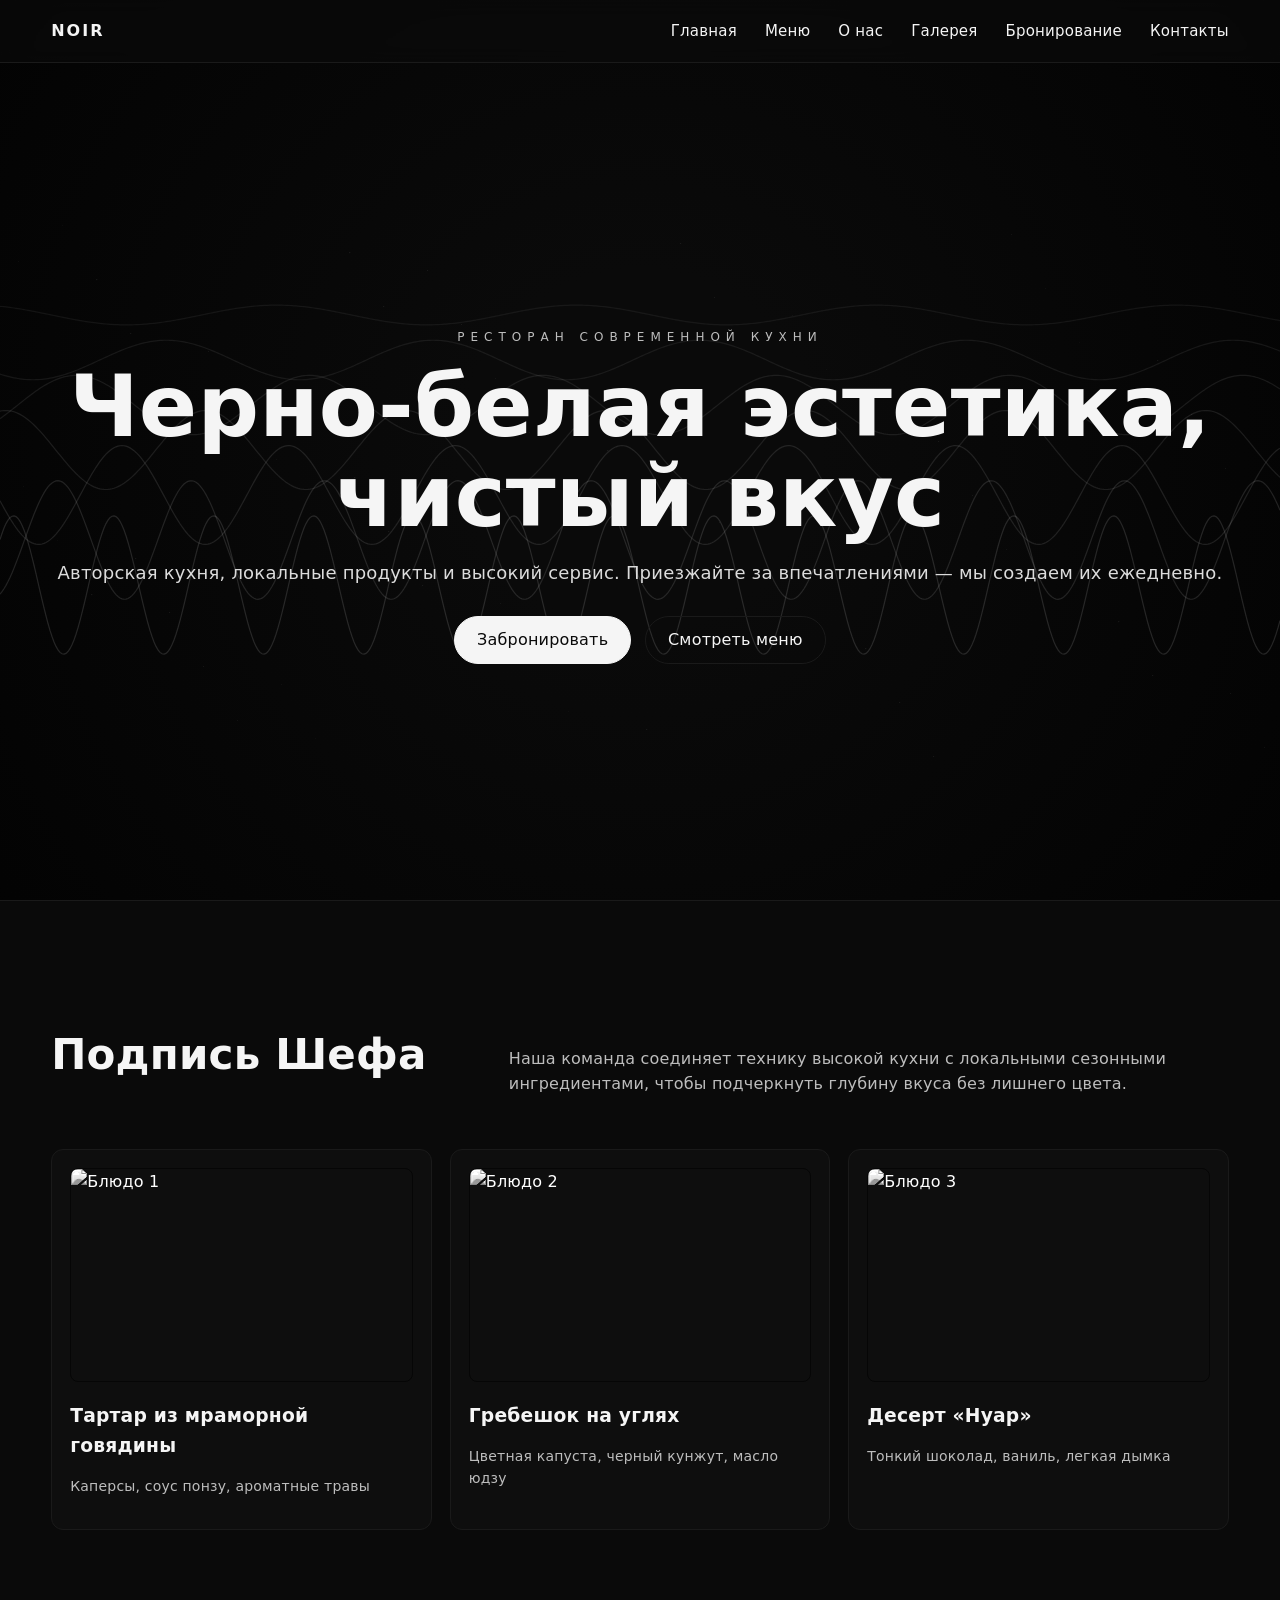
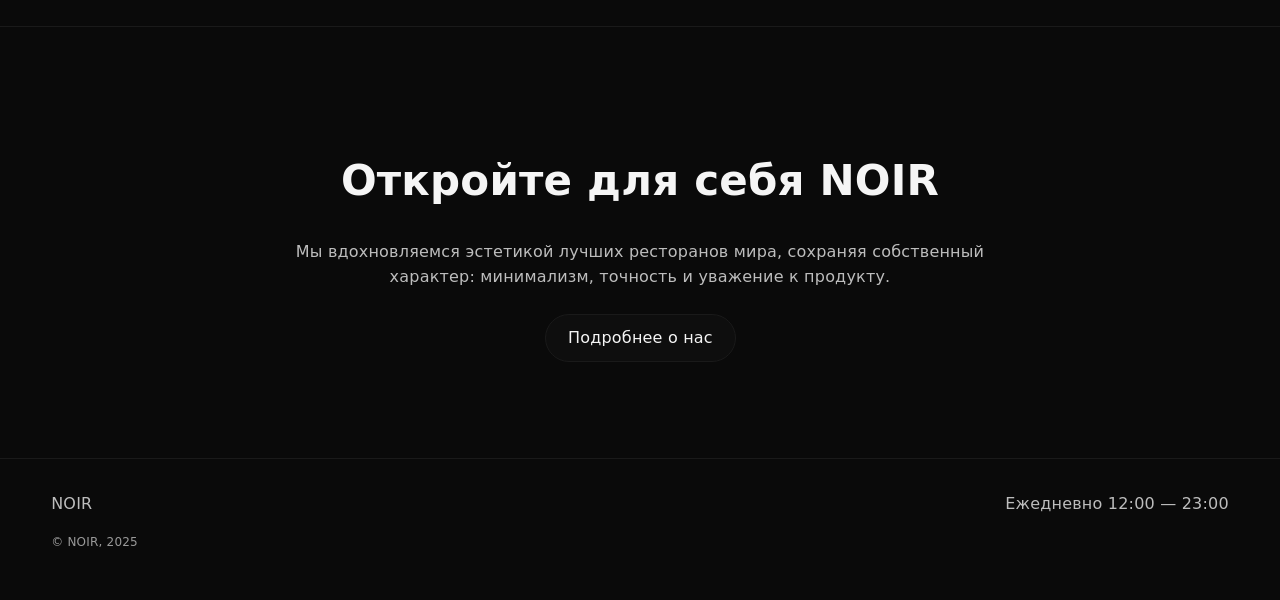
==== index.html @ d6ea8306 "Create restaurant website with responsive design and interactive features Co-authored-by: ilarion200" ====
<!doctype html>
<html lang="ru">
<head>
  <meta charset="utf-8" />
  <meta name="viewport" content="width=device-width, initial-scale=1" />
  <meta name="color-scheme" content="dark light" />
  <title>NOIR — Современный ресторан</title>
  <link rel="stylesheet" href="css/main.css" />
</head>
<body>
  <header class="header">
    <div class="container nav">
      <div class="nav__logo">NOIR</div>
      <nav class="nav__links" aria-label="Основная навигация">
        <a class="nav__link" href="index.html">Главная</a>
        <a class="nav__link" href="pages/menu.html">Меню</a>
        <a class="nav__link" href="pages/about.html">О нас</a>
        <a class="nav__link" href="pages/gallery.html">Галерея</a>
        <a class="nav__link" href="pages/reservations.html">Бронирование</a>
        <a class="nav__link" href="pages/contact.html">Контакты</a>
      </nav>
    </div>
  </header>

  <main>
    <section class="hero" id="home">
      <canvas class="hero__canvas" id="hero-canvas"></canvas>
      <div class="hero__overlay container">
        <p class="hero__kicker reveal">Ресторан современной кухни</p>
        <h1 class="hero__title reveal">Черно‑белая эстетика, чистый вкус</h1>
        <p class="hero__subtitle reveal">Авторская кухня, локальные продукты и высокий сервис.
          Приезжайте за впечатлениями — мы создаем их ежедневно.</p>
        <div class="hero__ctas reveal">
          <a class="btn btn--primary magnetic" href="pages/reservations.html">Забронировать</a>
          <a class="btn btn--ghost magnetic" href="pages/menu.html">Смотреть меню</a>
        </div>
      </div>
    </section>

    <section class="section">
      <div class="container">
        <div class="section__head">
          <h2 class="section__title reveal">Подпись Шефа</h2>
          <p class="section__desc reveal">Наша команда соединяет технику высокой кухни с локальными
            сезонными ингредиентами, чтобы подчеркнуть глубину вкуса без лишнего цвета.</p>
        </div>
        <div class="grid">
          <article class="card reveal">
            <div class="card__media"><img src="vitali-adutskevich-Fy4X_cp0dSk-unsplash.jpg" alt="Блюдо 1" loading="lazy"></div>
            <h3 class="card__title">Тартар из мраморной говядины</h3>
            <p class="card__text">Каперсы, соус понзу, ароматные травы</p>
          </article>
          <article class="card reveal">
            <div class="card__media"><img src="vitali-adutskevich-Fy4X_cp0dSk-unsplash.jpg" alt="Блюдо 2" loading="lazy"></div>
            <h3 class="card__title">Гребешок на углях</h3>
            <p class="card__text">Цветная капуста, черный кунжут, масло юдзу</p>
          </article>
          <article class="card reveal">
            <div class="card__media"><img src="vitali-adutskevich-Fy4X_cp0dSk-unsplash.jpg" alt="Блюдо 3" loading="lazy"></div>
            <h3 class="card__title">Десерт «Нуар»</h3>
            <p class="card__text">Тонкий шоколад, ваниль, легкая дымка</p>
          </article>
        </div>
      </div>
    </section>

    <section class="section">
      <div class="container center">
        <h2 class="section__title reveal">Откройте для себя NOIR</h2>
        <p class="section__desc reveal" style="margin: 0 auto">Мы вдохновляемся эстетикой лучших ресторанов мира,
          сохраняя собственный характер: минимализм, точность и уважение к продукту.</p>
        <div class="hero__ctas" style="margin-top: 24px;">
          <a class="btn magnetic" href="pages/about.html">Подробнее о нас</a>
        </div>
      </div>
    </section>
  </main>

  <footer class="footer">
    <div class="container">
      <div class="footer__top">
        <div>NOIR</div>
        <div class="muted">Ежедневно 12:00 — 23:00</div>
      </div>
      <div class="footer__bottom">© NOIR, 2025</div>
    </div>
  </footer>

  <script src="js/main.js"></script>
  <script src="js/scroll-animations.js"></script>
  <script src="js/ui.js"></script>
  <script src="js/canvas-hero.js"></script>
</body>
</html>
---- css/main.css ----
/* Root variables and base reset */
:root {
  --bg: #0a0a0a;
  --fg: #f5f5f5;
  --muted: #bdbdbd;
  --line: #1a1a1a;
  --accent: #ffffff;
}

* {
  box-sizing: border-box;
}

html, body {
  padding: 0;
  margin: 0;
  background: var(--bg);
  color: var(--fg);
  font-family: system-ui, -apple-system, Segoe UI, Roboto, Helvetica, Arial, "Apple Color Emoji", "Segoe UI Emoji";
  line-height: 1.6;
  letter-spacing: 0.2px;
}

img, picture, video, canvas {
  display: block;
  max-width: 100%;
}

a {
  color: inherit;
  text-decoration: none;
}

.container {
  width: min(1200px, 92%);
  margin: 0 auto;
}

/* Header */
.header {
  position: fixed;
  top: 0;
  left: 0;
  right: 0;
  z-index: 1000;
  backdrop-filter: blur(10px);
  background: color-mix(in srgb, var(--bg) 70%, transparent);
  border-bottom: 1px solid var(--line);
}
.header.scrolled {
  background: color-mix(in srgb, var(--bg) 92%, black 8%);
}

.nav {
  display: flex;
  align-items: center;
  justify-content: space-between;
  padding: 18px 0;
}
.nav__logo {
  font-weight: 700;
  letter-spacing: 2px;
  text-transform: uppercase;
}
.nav__links {
  display: flex;
  gap: 28px;
}
.nav__link {
  position: relative;
  font-size: 15px;
}
.nav__link::after {
  content: "";
  position: absolute;
  left: 0;
  bottom: -6px;
  width: 100%;
  height: 1px;
  background: var(--fg);
  transform: scaleX(0);
  transform-origin: left;
  transition: transform 320ms ease;
}
.nav__link:hover::after, .nav__link:focus-visible::after {
  transform: scaleX(1);
}

/* Hero */
.hero {
  position: relative;
  min-height: 100vh;
  display: grid;
  place-items: center;
  overflow: hidden;
}
.hero__canvas {
  position: absolute;
  inset: 0;
  width: 100%;
  height: 100%;
}
.hero__overlay {
  position: relative;
  z-index: 2;
  text-align: center;
  padding: 120px 0 40px;
}
.hero__kicker {
  text-transform: uppercase;
  letter-spacing: 6px;
  color: var(--muted);
  font-size: 12px;
}
.hero__title {
  margin: 14px 0 18px;
  font-size: clamp(36px, 8vw, 86px);
  font-weight: 800;
  line-height: 1.05;
}
.hero__subtitle {
  color: #dcdcdc;
  font-size: clamp(14px, 2.5vw, 18px);
}
.hero__ctas {
  margin-top: 28px;
  display: flex;
  gap: 14px;
  justify-content: center;
}

/* Buttons */
.btn {
  --size: 48px;
  display: inline-grid;
  place-items: center;
  height: var(--size);
  padding: 0 22px;
  border-radius: 999px;
  border: 1px solid var(--line);
  background: #0e0e0e;
  color: var(--fg);
  transition: transform 180ms ease, background 220ms ease, border-color 220ms ease;
  will-change: transform;
}
.btn:hover { background: #151515; border-color: #2a2a2a; }
.btn:active { transform: scale(0.98); }
.btn--primary { background: var(--fg); color: var(--bg); border-color: var(--fg); }
.btn--ghost { background: transparent; }

/* Sections */
.section {
  padding: 96px 0;
  border-top: 1px solid var(--line);
}
.section__head {
  display: flex;
  align-items: end;
  justify-content: space-between;
  margin-bottom: 36px;
}
.section__title {
  font-size: clamp(24px, 5vw, 42px);
  line-height: 1.1;
}
.section__desc {
  color: var(--muted);
  max-width: 720px;
}

.grid {
  display: grid;
  grid-template-columns: repeat(12, 1fr);
  gap: 18px;
}
.card {
  grid-column: span 4;
  border: 1px solid var(--line);
  padding: 18px;
  border-radius: 12px;
  background: #0e0e0e;
  transition: transform 220ms ease, box-shadow 220ms ease;
}
.card:hover {
  transform: translateY(-3px);
  box-shadow: 0 10px 30px rgba(0,0,0,0.35);
}
.card__media {
  aspect-ratio: 16/10;
  border-radius: 8px;
  overflow: hidden;
  border: 1px solid var(--line);
  margin-bottom: 12px;
  filter: grayscale(100%) contrast(120%);
}
.card__media img { width: 100%; height: 100%; object-fit: cover; }
.card__title { font-weight: 700; margin-bottom: 6px; }
.card__text { color: var(--muted); font-size: 14px; }

/* Footer */
.footer {
  border-top: 1px solid var(--line);
  padding: 32px 0 48px;
  color: var(--muted);
}
.footer__top { display: flex; justify-content: space-between; align-items: center; margin-bottom: 16px; }
.footer__bottom { font-size: 12px; opacity: 0.8; }

/* Reveal animations */
.reveal { opacity: 0; transform: translateY(18px); transition: opacity 600ms ease, transform 700ms cubic-bezier(.2,.7,.2,1); }
.reveal.is-visible { opacity: 1; transform: translateY(0); }

/* Utility */
.magnetic { position: relative; }
.muted { color: var(--muted); }
.center { text-align: center; }

/* Menu page */
.menu-section { border-top: 1px solid var(--line); padding: 48px 0; }
.menu-grid { display: grid; grid-template-columns: repeat(2, minmax(0, 1fr)); gap: 28px; }
.menu-item { display: flex; justify-content: space-between; gap: 16px; border-bottom: 1px dashed #222; padding: 14px 0; }
.menu-item__name { font-weight: 600; }
.menu-item__desc { color: var(--muted); font-size: 14px; }
.menu-item__price { color: var(--fg); }

/* Gallery */
.gallery-grid { display: grid; grid-template-columns: repeat(3, 1fr); gap: 12px; }
.gallery-grid img { width: 100%; height: 100%; object-fit: cover; filter: grayscale(100%) contrast(110%); transition: transform 300ms ease, filter 300ms ease; }
.gallery-grid a { display: block; border: 1px solid var(--line); overflow: hidden; border-radius: 10px; }
.gallery-grid a:hover img { transform: scale(1.04); filter: grayscale(0%) contrast(100%); }

/* Contact */
.contact-grid { display: grid; grid-template-columns: repeat(12, 1fr); gap: 18px; }
.contact-card { grid-column: span 6; border: 1px solid var(--line); border-radius: 12px; padding: 20px; background: #0e0e0e; }

/* Reservations form */
.form { display: grid; gap: 14px; }
.input {
  width: 100%;
  background: #0f0f0f;
  color: var(--fg);
  border: 1px solid var(--line);
  border-radius: 10px;
  padding: 14px 12px;
}
.input:focus { outline: none; border-color: #2a2a2a; }
.input-row { display: grid; grid-template-columns: repeat(3, 1fr); gap: 12px; }

/* Responsive */
@media (max-width: 980px) {
  .grid .card { grid-column: span 6; }
  .menu-grid { grid-template-columns: 1fr; }
  .gallery-grid { grid-template-columns: repeat(2, 1fr); }
  .contact-card { grid-column: span 12; }
}
@media (max-width: 640px) {
  .nav__links { gap: 16px; }
  .hero__ctas { flex-direction: column; }
  .gallery-grid { grid-template-columns: 1fr; }
  .input-row { grid-template-columns: 1fr; }
}
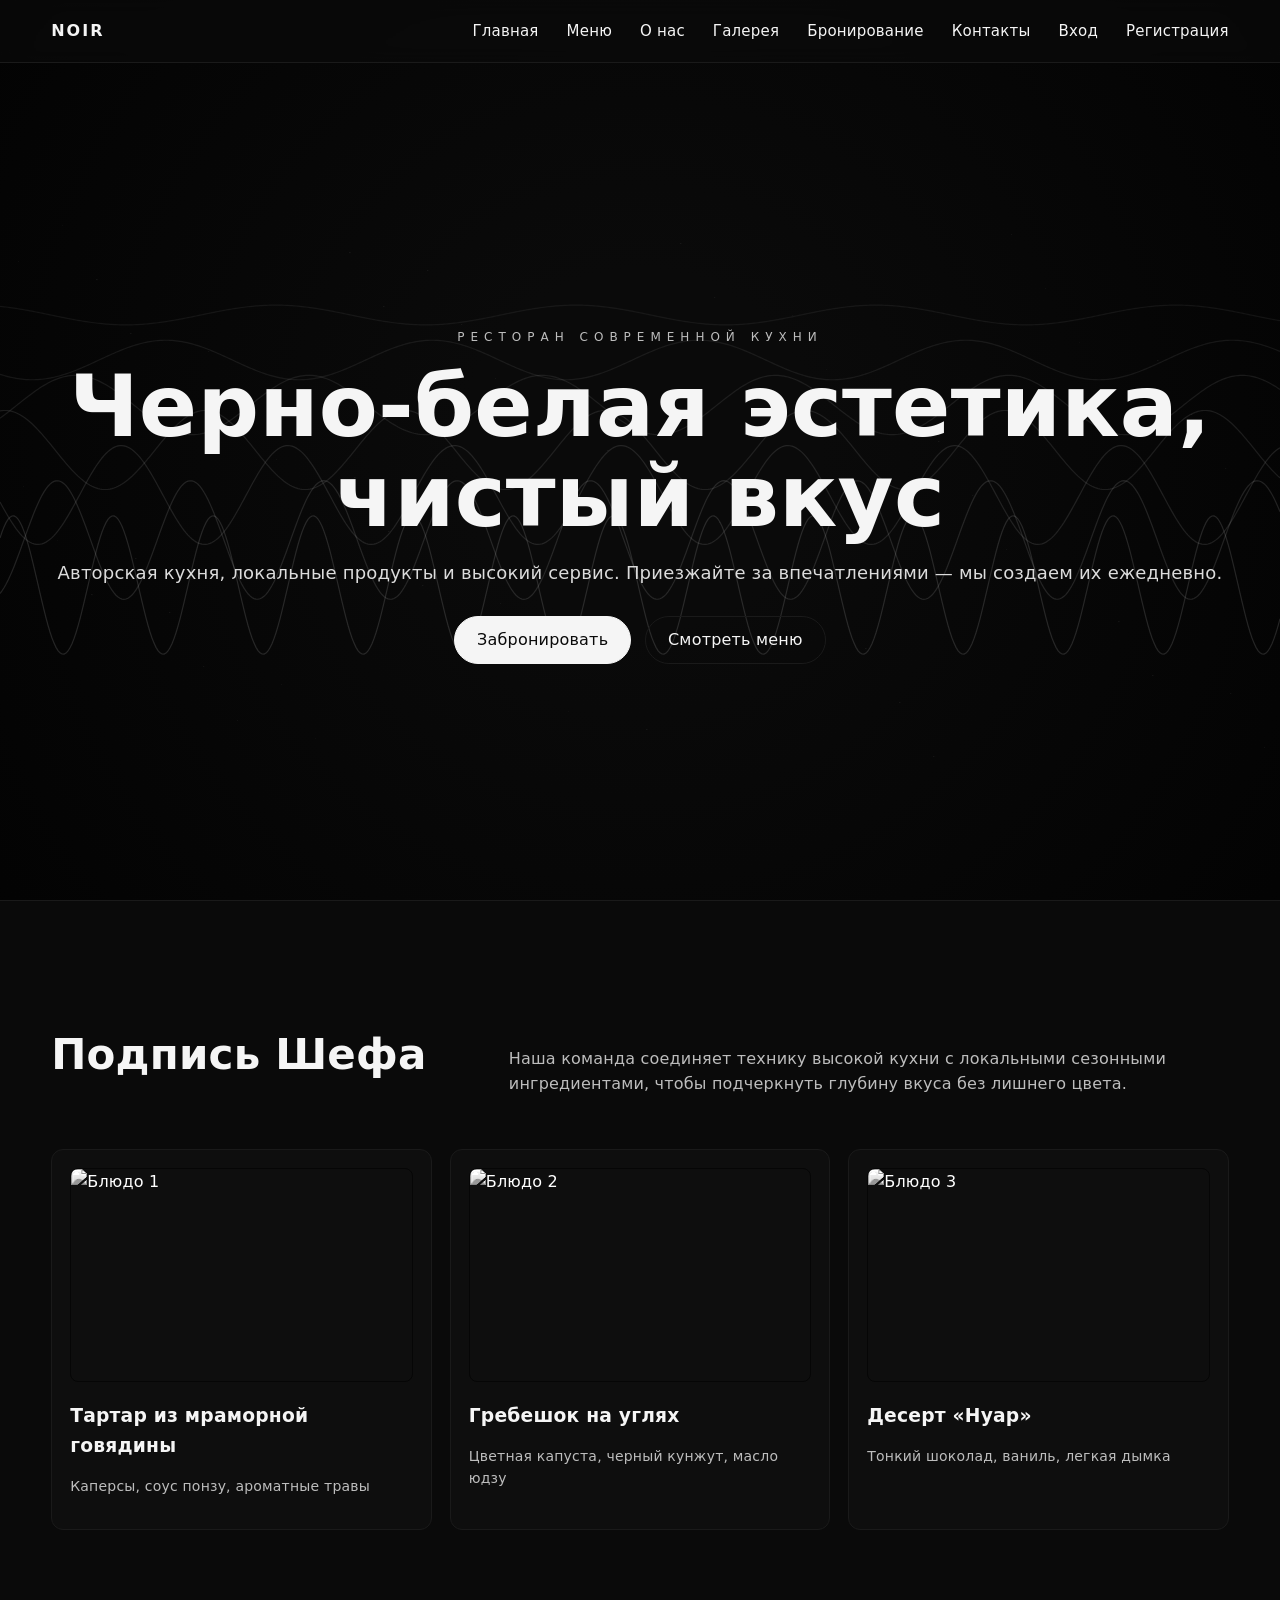
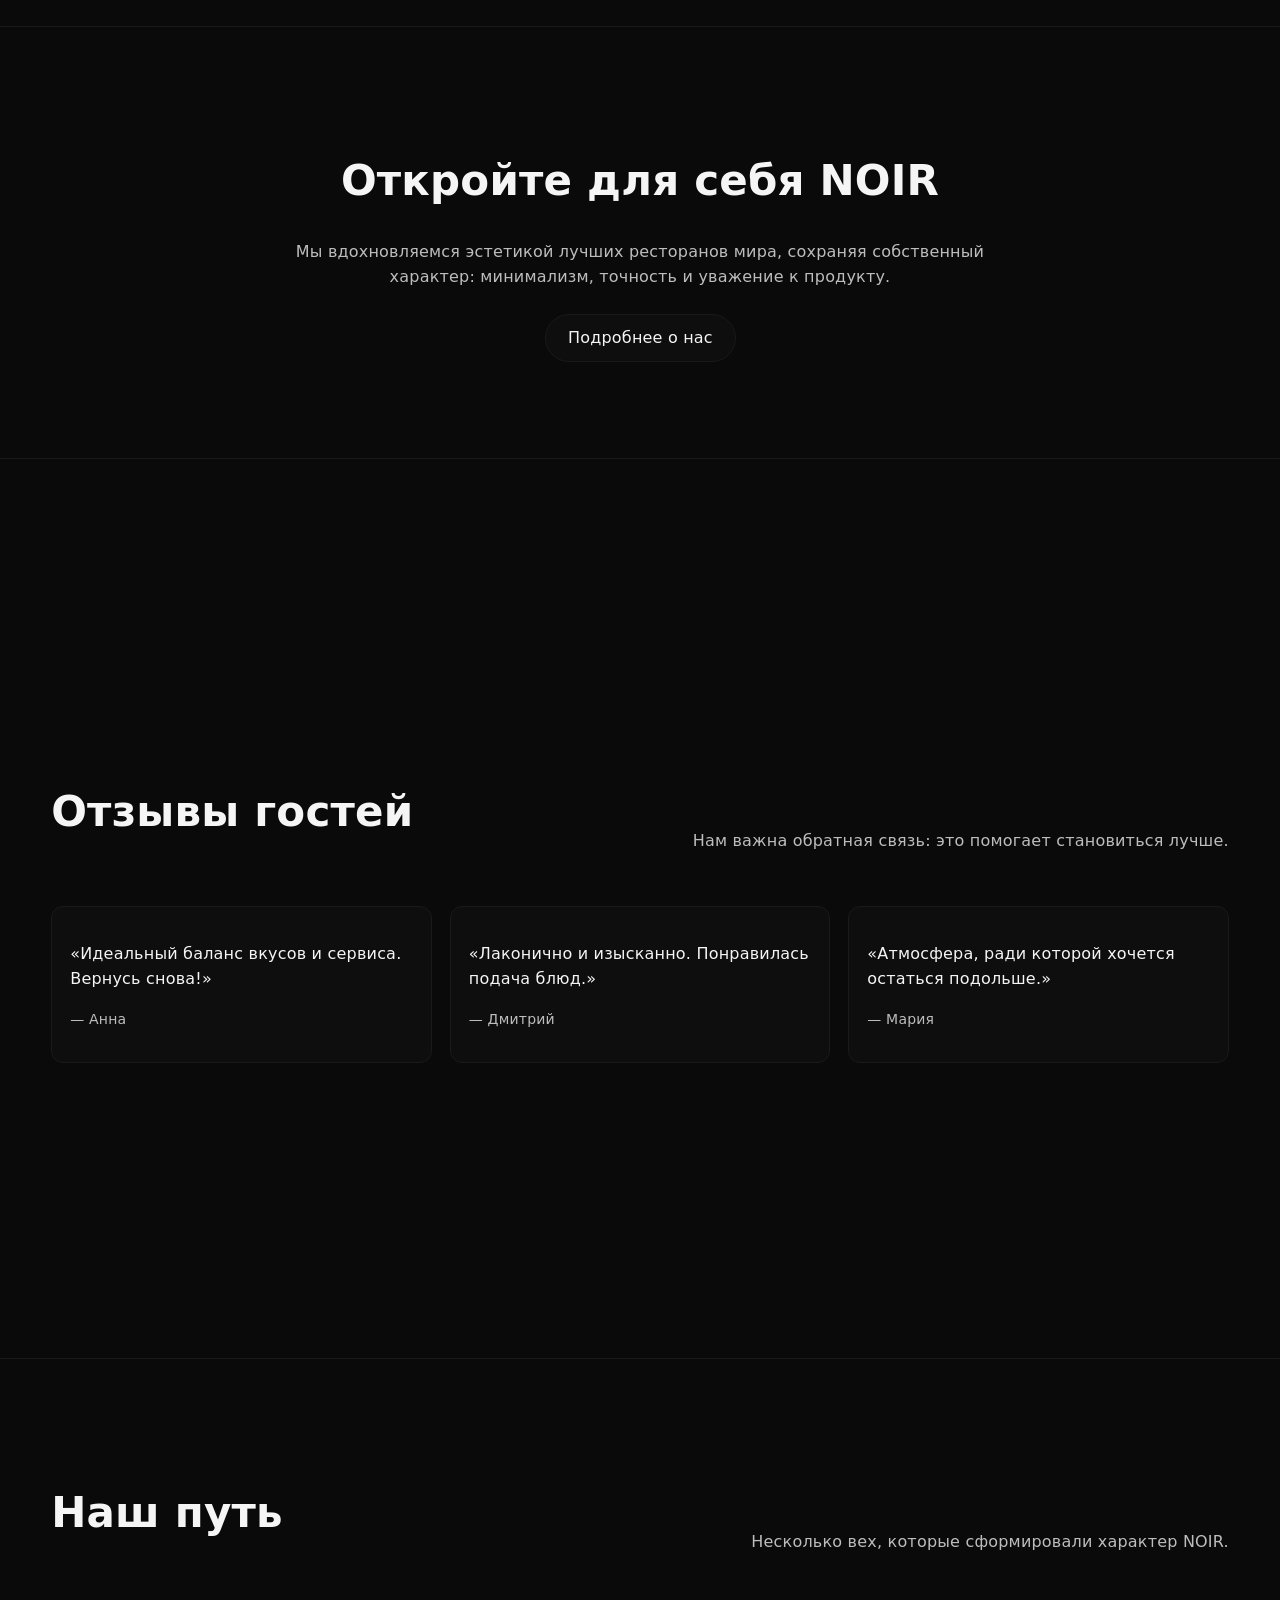
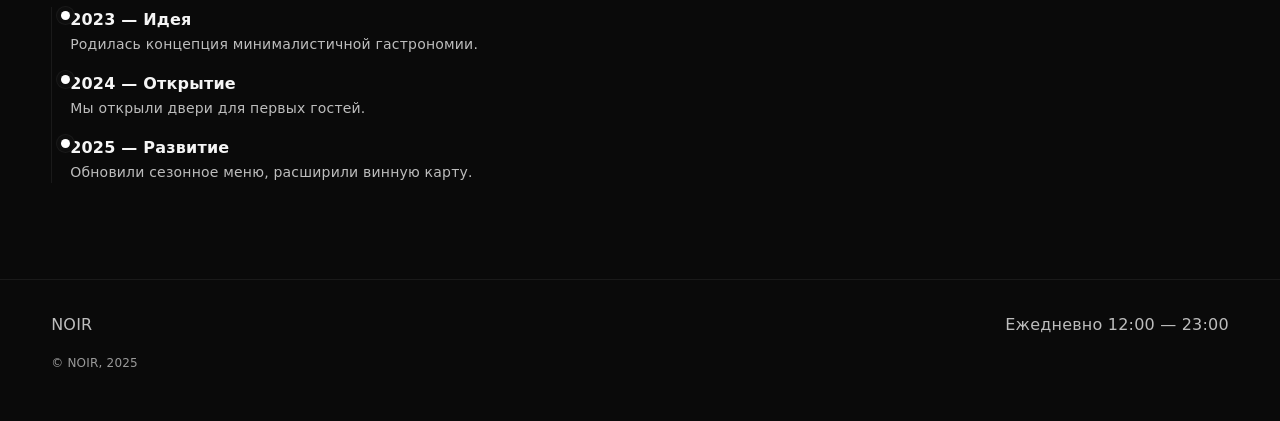
==== commit bf8a3ce3: "Add PHP backend with user auth, reservations, and admin features Co-authored-by: ilarion200072 <ilar" ====
--- a/index.html
+++ b/index.html
@@ -18,6 +18,8 @@
         <a class="nav__link" href="pages/gallery.html">Галерея</a>
         <a class="nav__link" href="pages/reservations.html">Бронирование</a>
         <a class="nav__link" href="pages/contact.html">Контакты</a>
+        <a class="nav__link" href="pages/login.php">Вход</a>
+        <a class="nav__link" href="pages/register.php">Регистрация</a>
       </nav>
     </div>
   </header>
@@ -74,6 +76,52 @@
         </div>
       </div>
     </section>
+
+    <section class="section full-section">
+      <div class="container">
+        <div class="section__head">
+          <h2 class="section__title reveal">Отзывы гостей</h2>
+          <p class="section__desc reveal">Нам важна обратная связь: это помогает становиться лучше.</p>
+        </div>
+        <div class="quotes">
+          <div class="quote reveal">
+            <p class="quote__text">«Идеальный баланс вкусов и сервиса. Вернусь снова!»</p>
+            <p class="quote__who">— Анна</p>
+          </div>
+          <div class="quote reveal">
+            <p class="quote__text">«Лаконично и изысканно. Понравилась подача блюд.»</p>
+            <p class="quote__who">— Дмитрий</p>
+          </div>
+          <div class="quote reveal">
+            <p class="quote__text">«Атмосфера, ради которой хочется остаться подольше.»</p>
+            <p class="quote__who">— Мария</p>
+          </div>
+        </div>
+      </div>
+    </section>
+
+    <section class="section">
+      <div class="container">
+        <div class="section__head">
+          <h2 class="section__title reveal">Наш путь</h2>
+          <p class="section__desc reveal">Несколько вех, которые сформировали характер NOIR.</p>
+        </div>
+        <div class="timeline">
+          <div class="timeline__item reveal">
+            <div class="timeline__title">2023 — Идея</div>
+            <div class="timeline__desc">Родилась концепция минималистичной гастрономии.</div>
+          </div>
+          <div class="timeline__item reveal">
+            <div class="timeline__title">2024 — Открытие</div>
+            <div class="timeline__desc">Мы открыли двери для первых гостей.</div>
+          </div>
+          <div class="timeline__item reveal">
+            <div class="timeline__title">2025 — Развитие</div>
+            <div class="timeline__desc">Обновили сезонное меню, расширили винную карту.</div>
+          </div>
+        </div>
+      </div>
+    </section>
   </main>
 
   <footer class="footer">
--- a/css/main.css
+++ b/css/main.css
@@ -258,4 +258,25 @@
   .hero__ctas { flex-direction: column; }
   .gallery-grid { grid-template-columns: 1fr; }
   .input-row { grid-template-columns: 1fr; }
+}
+
+/* Page min-height helpers */
+main { min-height: 100vh; }
+.full-section { min-height: 100vh; display: flex; align-items: center; }
+
+/* Testimonials */
+.quotes { display: grid; gap: 18px; grid-template-columns: repeat(3, 1fr); }
+.quote { border: 1px solid var(--line); border-radius: 12px; padding: 18px; background: #0e0e0e; }
+.quote__text { font-size: 16px; }
+.quote__who { margin-top: 12px; color: var(--muted); font-size: 14px; }
+
+/* Timeline */
+.timeline { border-left: 1px solid var(--line); padding-left: 18px; display: grid; gap: 16px; }
+.timeline__item { position: relative; }
+.timeline__item::before { content: ""; position: absolute; left: -9px; top: 4px; width: 9px; height: 9px; border-radius: 50%; background: #fff; box-shadow: 0 0 0 4px #0e0e0e, 0 0 0 5px #1a1a1a; }
+.timeline__title { font-weight: 700; }
+.timeline__desc { color: var(--muted); font-size: 14px; }
+
+@media (max-width: 980px) {
+  .quotes { grid-template-columns: 1fr; }
 }
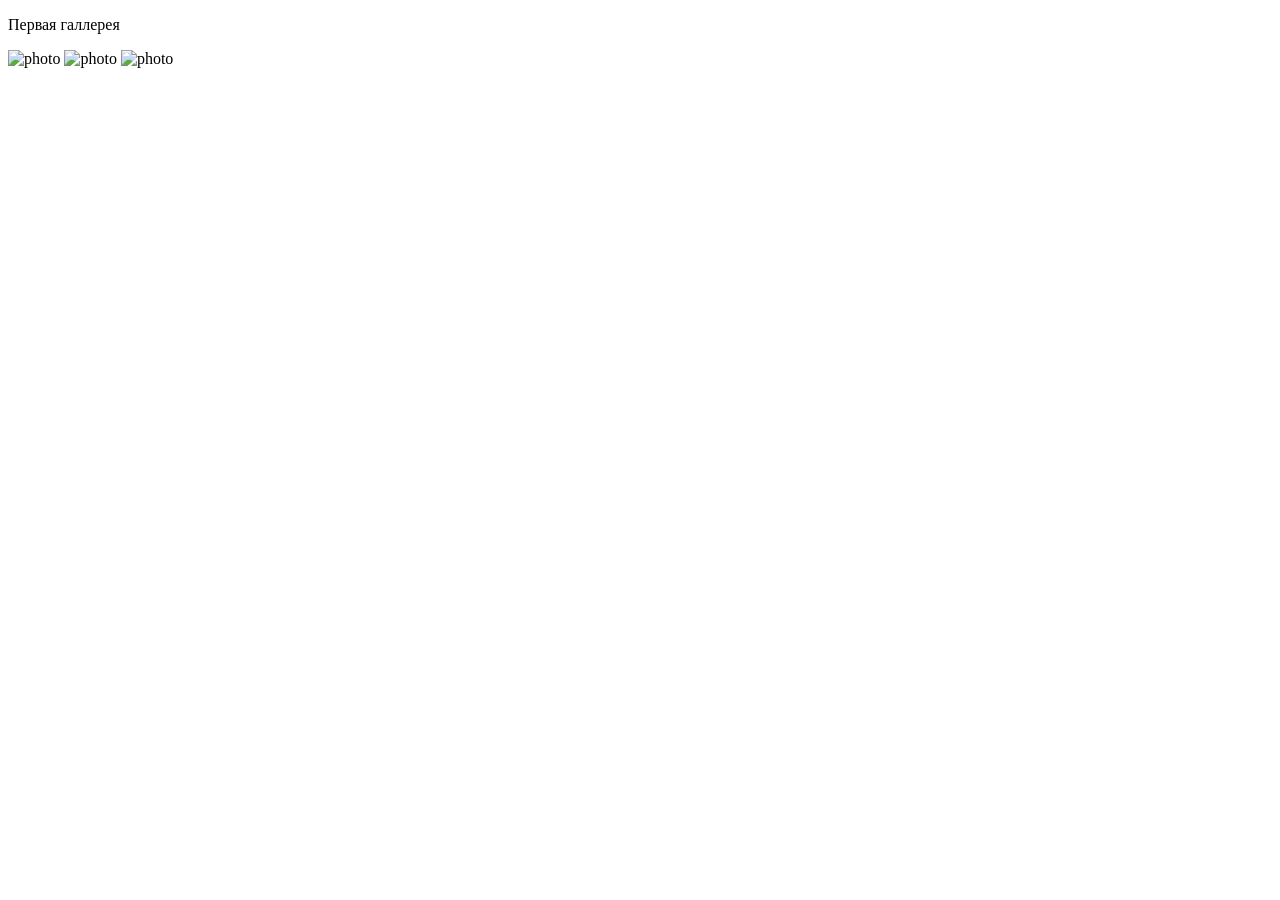
==== commit 3ce93c51: "Revert "Create restaurant website with modern animations"" ====
--- a/index.html
+++ b/index.html
@@ -1,142 +1,19 @@
-<!doctype html>
+<!DOCTYPE html>
 <html lang="ru">
 <head>
-  <meta charset="utf-8" />
-  <meta name="viewport" content="width=device-width, initial-scale=1" />
-  <meta name="color-scheme" content="dark light" />
-  <title>NOIR — Современный ресторан</title>
-  <link rel="stylesheet" href="css/main.css" />
+    <meta charset="UTF-8">
+    <meta name="viewport" content="width=device-width, initial-scale=1.0">
+    <title>Gallery</title>
+    <link rel="stylesheet" href="css/style.css">
 </head>
 <body>
-  <header class="header">
-    <div class="container nav">
-      <div class="nav__logo">NOIR</div>
-      <nav class="nav__links" aria-label="Основная навигация">
-        <a class="nav__link" href="index.html">Главная</a>
-        <a class="nav__link" href="pages/menu.html">Меню</a>
-        <a class="nav__link" href="pages/about.html">О нас</a>
-        <a class="nav__link" href="pages/gallery.html">Галерея</a>
-        <a class="nav__link" href="pages/reservations.html">Бронирование</a>
-        <a class="nav__link" href="pages/contact.html">Контакты</a>
-        <a class="nav__link" href="pages/login.php">Вход</a>
-        <a class="nav__link" href="pages/register.php">Регистрация</a>
-      </nav>
+    <div class="container">
+        <p class="gallery-name">Первая галлерея</p>
+        <div class="gallery">
+            <img class="gallery__item" src="img/vitali-adutskevich-Fy4X_cp0dSk-unsplash.jpg" alt="photo">
+            <img class="gallery__item" src="img/vitali-adutskevich-Fy4X_cp0dSk-unsplash.jpg" alt="photo">
+            <img class="gallery__item" src="img/vitali-adutskevich-Fy4X_cp0dSk-unsplash.jpg" alt="photo">
+        </div>
     </div>
-  </header>
-
-  <main>
-    <section class="hero" id="home">
-      <canvas class="hero__canvas" id="hero-canvas"></canvas>
-      <div class="hero__overlay container">
-        <p class="hero__kicker reveal">Ресторан современной кухни</p>
-        <h1 class="hero__title reveal">Черно‑белая эстетика, чистый вкус</h1>
-        <p class="hero__subtitle reveal">Авторская кухня, локальные продукты и высокий сервис.
-          Приезжайте за впечатлениями — мы создаем их ежедневно.</p>
-        <div class="hero__ctas reveal">
-          <a class="btn btn--primary magnetic" href="pages/reservations.html">Забронировать</a>
-          <a class="btn btn--ghost magnetic" href="pages/menu.html">Смотреть меню</a>
-        </div>
-      </div>
-    </section>
-
-    <section class="section">
-      <div class="container">
-        <div class="section__head">
-          <h2 class="section__title reveal">Подпись Шефа</h2>
-          <p class="section__desc reveal">Наша команда соединяет технику высокой кухни с локальными
-            сезонными ингредиентами, чтобы подчеркнуть глубину вкуса без лишнего цвета.</p>
-        </div>
-        <div class="grid">
-          <article class="card reveal">
-            <div class="card__media"><img src="vitali-adutskevich-Fy4X_cp0dSk-unsplash.jpg" alt="Блюдо 1" loading="lazy"></div>
-            <h3 class="card__title">Тартар из мраморной говядины</h3>
-            <p class="card__text">Каперсы, соус понзу, ароматные травы</p>
-          </article>
-          <article class="card reveal">
-            <div class="card__media"><img src="vitali-adutskevich-Fy4X_cp0dSk-unsplash.jpg" alt="Блюдо 2" loading="lazy"></div>
-            <h3 class="card__title">Гребешок на углях</h3>
-            <p class="card__text">Цветная капуста, черный кунжут, масло юдзу</p>
-          </article>
-          <article class="card reveal">
-            <div class="card__media"><img src="vitali-adutskevich-Fy4X_cp0dSk-unsplash.jpg" alt="Блюдо 3" loading="lazy"></div>
-            <h3 class="card__title">Десерт «Нуар»</h3>
-            <p class="card__text">Тонкий шоколад, ваниль, легкая дымка</p>
-          </article>
-        </div>
-      </div>
-    </section>
-
-    <section class="section">
-      <div class="container center">
-        <h2 class="section__title reveal">Откройте для себя NOIR</h2>
-        <p class="section__desc reveal" style="margin: 0 auto">Мы вдохновляемся эстетикой лучших ресторанов мира,
-          сохраняя собственный характер: минимализм, точность и уважение к продукту.</p>
-        <div class="hero__ctas" style="margin-top: 24px;">
-          <a class="btn magnetic" href="pages/about.html">Подробнее о нас</a>
-        </div>
-      </div>
-    </section>
-
-    <section class="section full-section">
-      <div class="container">
-        <div class="section__head">
-          <h2 class="section__title reveal">Отзывы гостей</h2>
-          <p class="section__desc reveal">Нам важна обратная связь: это помогает становиться лучше.</p>
-        </div>
-        <div class="quotes">
-          <div class="quote reveal">
-            <p class="quote__text">«Идеальный баланс вкусов и сервиса. Вернусь снова!»</p>
-            <p class="quote__who">— Анна</p>
-          </div>
-          <div class="quote reveal">
-            <p class="quote__text">«Лаконично и изысканно. Понравилась подача блюд.»</p>
-            <p class="quote__who">— Дмитрий</p>
-          </div>
-          <div class="quote reveal">
-            <p class="quote__text">«Атмосфера, ради которой хочется остаться подольше.»</p>
-            <p class="quote__who">— Мария</p>
-          </div>
-        </div>
-      </div>
-    </section>
-
-    <section class="section">
-      <div class="container">
-        <div class="section__head">
-          <h2 class="section__title reveal">Наш путь</h2>
-          <p class="section__desc reveal">Несколько вех, которые сформировали характер NOIR.</p>
-        </div>
-        <div class="timeline">
-          <div class="timeline__item reveal">
-            <div class="timeline__title">2023 — Идея</div>
-            <div class="timeline__desc">Родилась концепция минималистичной гастрономии.</div>
-          </div>
-          <div class="timeline__item reveal">
-            <div class="timeline__title">2024 — Открытие</div>
-            <div class="timeline__desc">Мы открыли двери для первых гостей.</div>
-          </div>
-          <div class="timeline__item reveal">
-            <div class="timeline__title">2025 — Развитие</div>
-            <div class="timeline__desc">Обновили сезонное меню, расширили винную карту.</div>
-          </div>
-        </div>
-      </div>
-    </section>
-  </main>
-
-  <footer class="footer">
-    <div class="container">
-      <div class="footer__top">
-        <div>NOIR</div>
-        <div class="muted">Ежедневно 12:00 — 23:00</div>
-      </div>
-      <div class="footer__bottom">© NOIR, 2025</div>
-    </div>
-  </footer>
-
-  <script src="js/main.js"></script>
-  <script src="js/scroll-animations.js"></script>
-  <script src="js/ui.js"></script>
-  <script src="js/canvas-hero.js"></script>
 </body>
 </html>
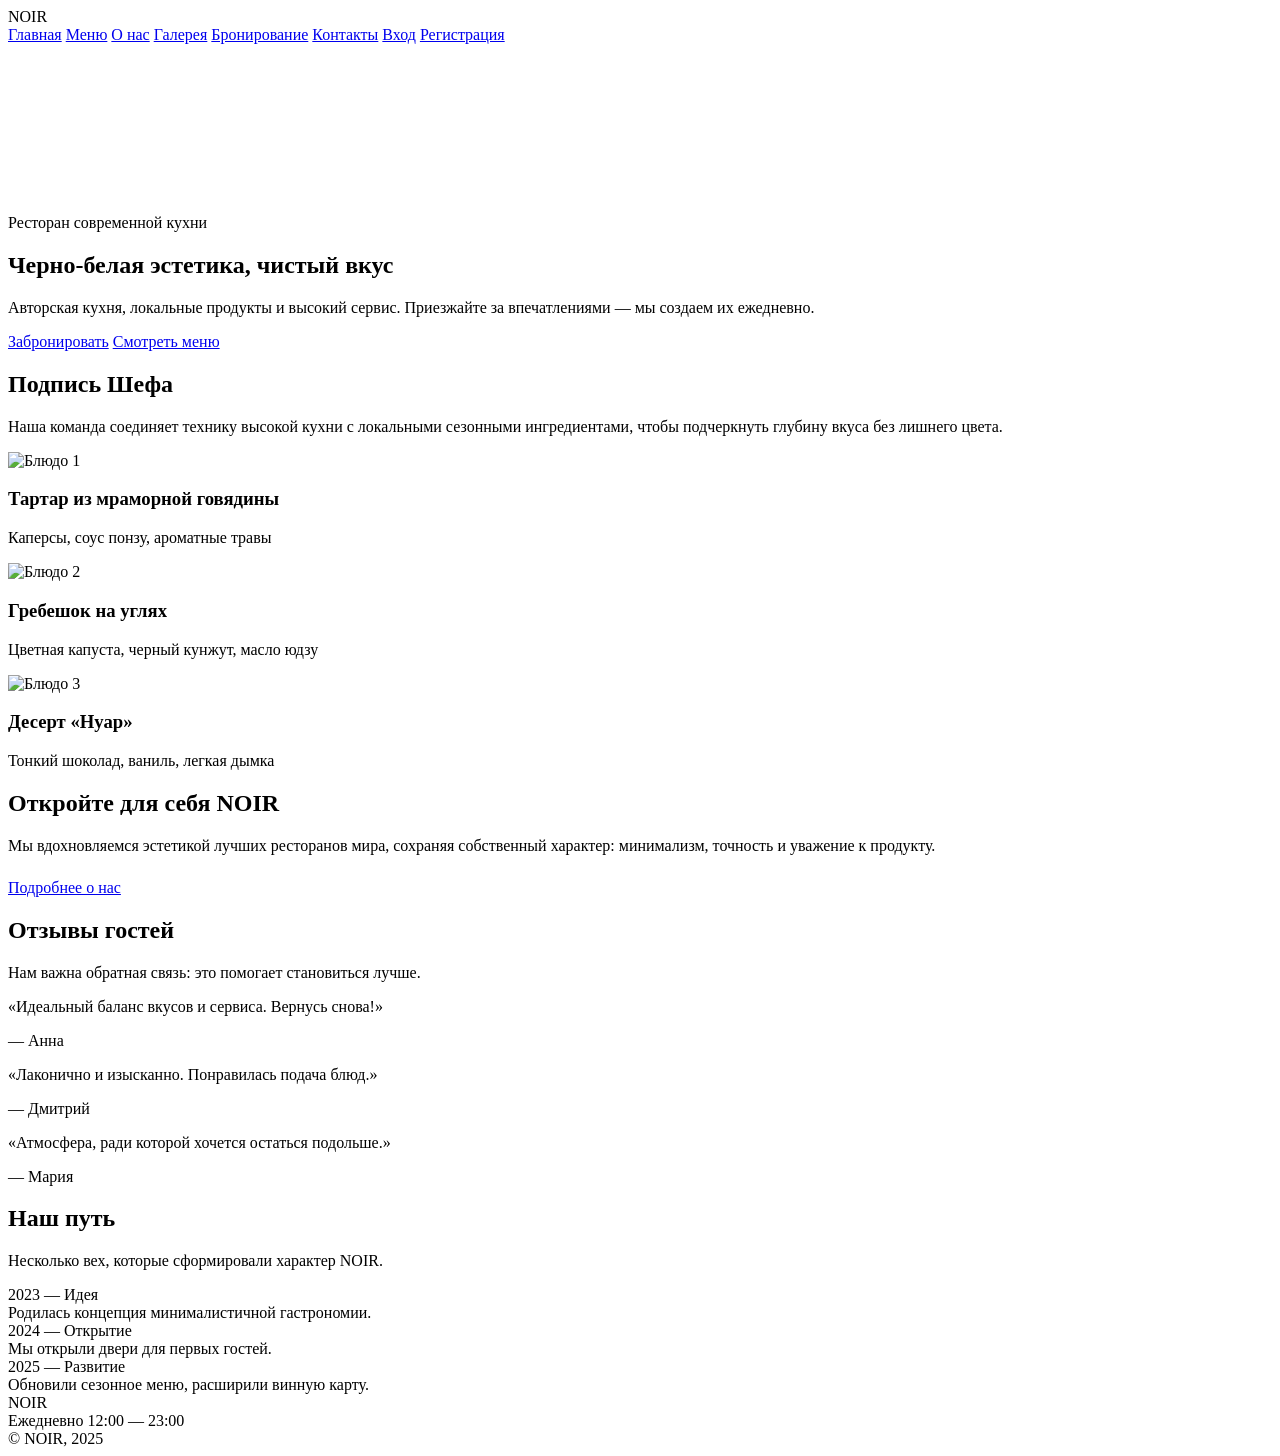
==== commit f4e48d26: "Convert menu page from HTML to PHP and update navigation links Co-authored-by: ilarion200072 <ilario" ====
--- a/index.html
+++ b/index.html
@@ -1,19 +1,142 @@
-<!DOCTYPE html>
+<!doctype html>
 <html lang="ru">
 <head>
-    <meta charset="UTF-8">
-    <meta name="viewport" content="width=device-width, initial-scale=1.0">
-    <title>Gallery</title>
-    <link rel="stylesheet" href="css/style.css">
+  <meta charset="utf-8" />
+  <meta name="viewport" content="width=device-width, initial-scale=1" />
+  <meta name="color-scheme" content="dark light" />
+  <title>NOIR — Современный ресторан</title>
+  <link rel="stylesheet" href="css/main.css" />
 </head>
 <body>
+  <header class="header">
+    <div class="container nav">
+      <div class="nav__logo">NOIR</div>
+      <nav class="nav__links" aria-label="Основная навигация">
+        <a class="nav__link" href="index.html">Главная</a>
+        <a class="nav__link" href="pages/menu.php">Меню</a>
+        <a class="nav__link" href="pages/about.html">О нас</a>
+        <a class="nav__link" href="pages/gallery.html">Галерея</a>
+        <a class="nav__link" href="pages/reservations.html">Бронирование</a>
+        <a class="nav__link" href="pages/contact.html">Контакты</a>
+        <a class="nav__link" href="pages/login.php">Вход</a>
+        <a class="nav__link" href="pages/register.php">Регистрация</a>
+      </nav>
+    </div>
+  </header>
+
+  <main>
+    <section class="hero" id="home">
+      <canvas class="hero__canvas" id="hero-canvas"></canvas>
+      <div class="hero__overlay container">
+        <p class="hero__kicker reveal">Ресторан современной кухни</p>
+        <h1 class="hero__title reveal">Черно‑белая эстетика, чистый вкус</h1>
+        <p class="hero__subtitle reveal">Авторская кухня, локальные продукты и высокий сервис.
+          Приезжайте за впечатлениями — мы создаем их ежедневно.</p>
+        <div class="hero__ctas reveal">
+          <a class="btn btn--primary magnetic" href="pages/reservations.html">Забронировать</a>
+          <a class="btn btn--ghost magnetic" href="pages/menu.php">Смотреть меню</a>
+        </div>
+      </div>
+    </section>
+
+    <section class="section">
+      <div class="container">
+        <div class="section__head">
+          <h2 class="section__title reveal">Подпись Шефа</h2>
+          <p class="section__desc reveal">Наша команда соединяет технику высокой кухни с локальными
+            сезонными ингредиентами, чтобы подчеркнуть глубину вкуса без лишнего цвета.</p>
+        </div>
+        <div class="grid">
+          <article class="card reveal">
+            <div class="card__media"><img src="vitali-adutskevich-Fy4X_cp0dSk-unsplash.jpg" alt="Блюдо 1" loading="lazy"></div>
+            <h3 class="card__title">Тартар из мраморной говядины</h3>
+            <p class="card__text">Каперсы, соус понзу, ароматные травы</p>
+          </article>
+          <article class="card reveal">
+            <div class="card__media"><img src="vitali-adutskevich-Fy4X_cp0dSk-unsplash.jpg" alt="Блюдо 2" loading="lazy"></div>
+            <h3 class="card__title">Гребешок на углях</h3>
+            <p class="card__text">Цветная капуста, черный кунжут, масло юдзу</p>
+          </article>
+          <article class="card reveal">
+            <div class="card__media"><img src="vitali-adutskevich-Fy4X_cp0dSk-unsplash.jpg" alt="Блюдо 3" loading="lazy"></div>
+            <h3 class="card__title">Десерт «Нуар»</h3>
+            <p class="card__text">Тонкий шоколад, ваниль, легкая дымка</p>
+          </article>
+        </div>
+      </div>
+    </section>
+
+    <section class="section">
+      <div class="container center">
+        <h2 class="section__title reveal">Откройте для себя NOIR</h2>
+        <p class="section__desc reveal" style="margin: 0 auto">Мы вдохновляемся эстетикой лучших ресторанов мира,
+          сохраняя собственный характер: минимализм, точность и уважение к продукту.</p>
+        <div class="hero__ctas" style="margin-top: 24px;">
+          <a class="btn magnetic" href="pages/about.html">Подробнее о нас</a>
+        </div>
+      </div>
+    </section>
+
+    <section class="section full-section">
+      <div class="container">
+        <div class="section__head">
+          <h2 class="section__title reveal">Отзывы гостей</h2>
+          <p class="section__desc reveal">Нам важна обратная связь: это помогает становиться лучше.</p>
+        </div>
+        <div class="quotes">
+          <div class="quote reveal">
+            <p class="quote__text">«Идеальный баланс вкусов и сервиса. Вернусь снова!»</p>
+            <p class="quote__who">— Анна</p>
+          </div>
+          <div class="quote reveal">
+            <p class="quote__text">«Лаконично и изысканно. Понравилась подача блюд.»</p>
+            <p class="quote__who">— Дмитрий</p>
+          </div>
+          <div class="quote reveal">
+            <p class="quote__text">«Атмосфера, ради которой хочется остаться подольше.»</p>
+            <p class="quote__who">— Мария</p>
+          </div>
+        </div>
+      </div>
+    </section>
+
+    <section class="section">
+      <div class="container">
+        <div class="section__head">
+          <h2 class="section__title reveal">Наш путь</h2>
+          <p class="section__desc reveal">Несколько вех, которые сформировали характер NOIR.</p>
+        </div>
+        <div class="timeline">
+          <div class="timeline__item reveal">
+            <div class="timeline__title">2023 — Идея</div>
+            <div class="timeline__desc">Родилась концепция минималистичной гастрономии.</div>
+          </div>
+          <div class="timeline__item reveal">
+            <div class="timeline__title">2024 — Открытие</div>
+            <div class="timeline__desc">Мы открыли двери для первых гостей.</div>
+          </div>
+          <div class="timeline__item reveal">
+            <div class="timeline__title">2025 — Развитие</div>
+            <div class="timeline__desc">Обновили сезонное меню, расширили винную карту.</div>
+          </div>
+        </div>
+      </div>
+    </section>
+  </main>
+
+  <footer class="footer">
     <div class="container">
-        <p class="gallery-name">Первая галлерея</p>
-        <div class="gallery">
-            <img class="gallery__item" src="img/vitali-adutskevich-Fy4X_cp0dSk-unsplash.jpg" alt="photo">
-            <img class="gallery__item" src="img/vitali-adutskevich-Fy4X_cp0dSk-unsplash.jpg" alt="photo">
-            <img class="gallery__item" src="img/vitali-adutskevich-Fy4X_cp0dSk-unsplash.jpg" alt="photo">
-        </div>
+      <div class="footer__top">
+        <div>NOIR</div>
+        <div class="muted">Ежедневно 12:00 — 23:00</div>
+      </div>
+      <div class="footer__bottom">© NOIR, 2025</div>
     </div>
+  </footer>
+
+  <script src="js/main.js"></script>
+  <script src="js/scroll-animations.js"></script>
+  <script src="js/ui.js"></script>
+  <script src="js/canvas-hero.js"></script>
 </body>
 </html>
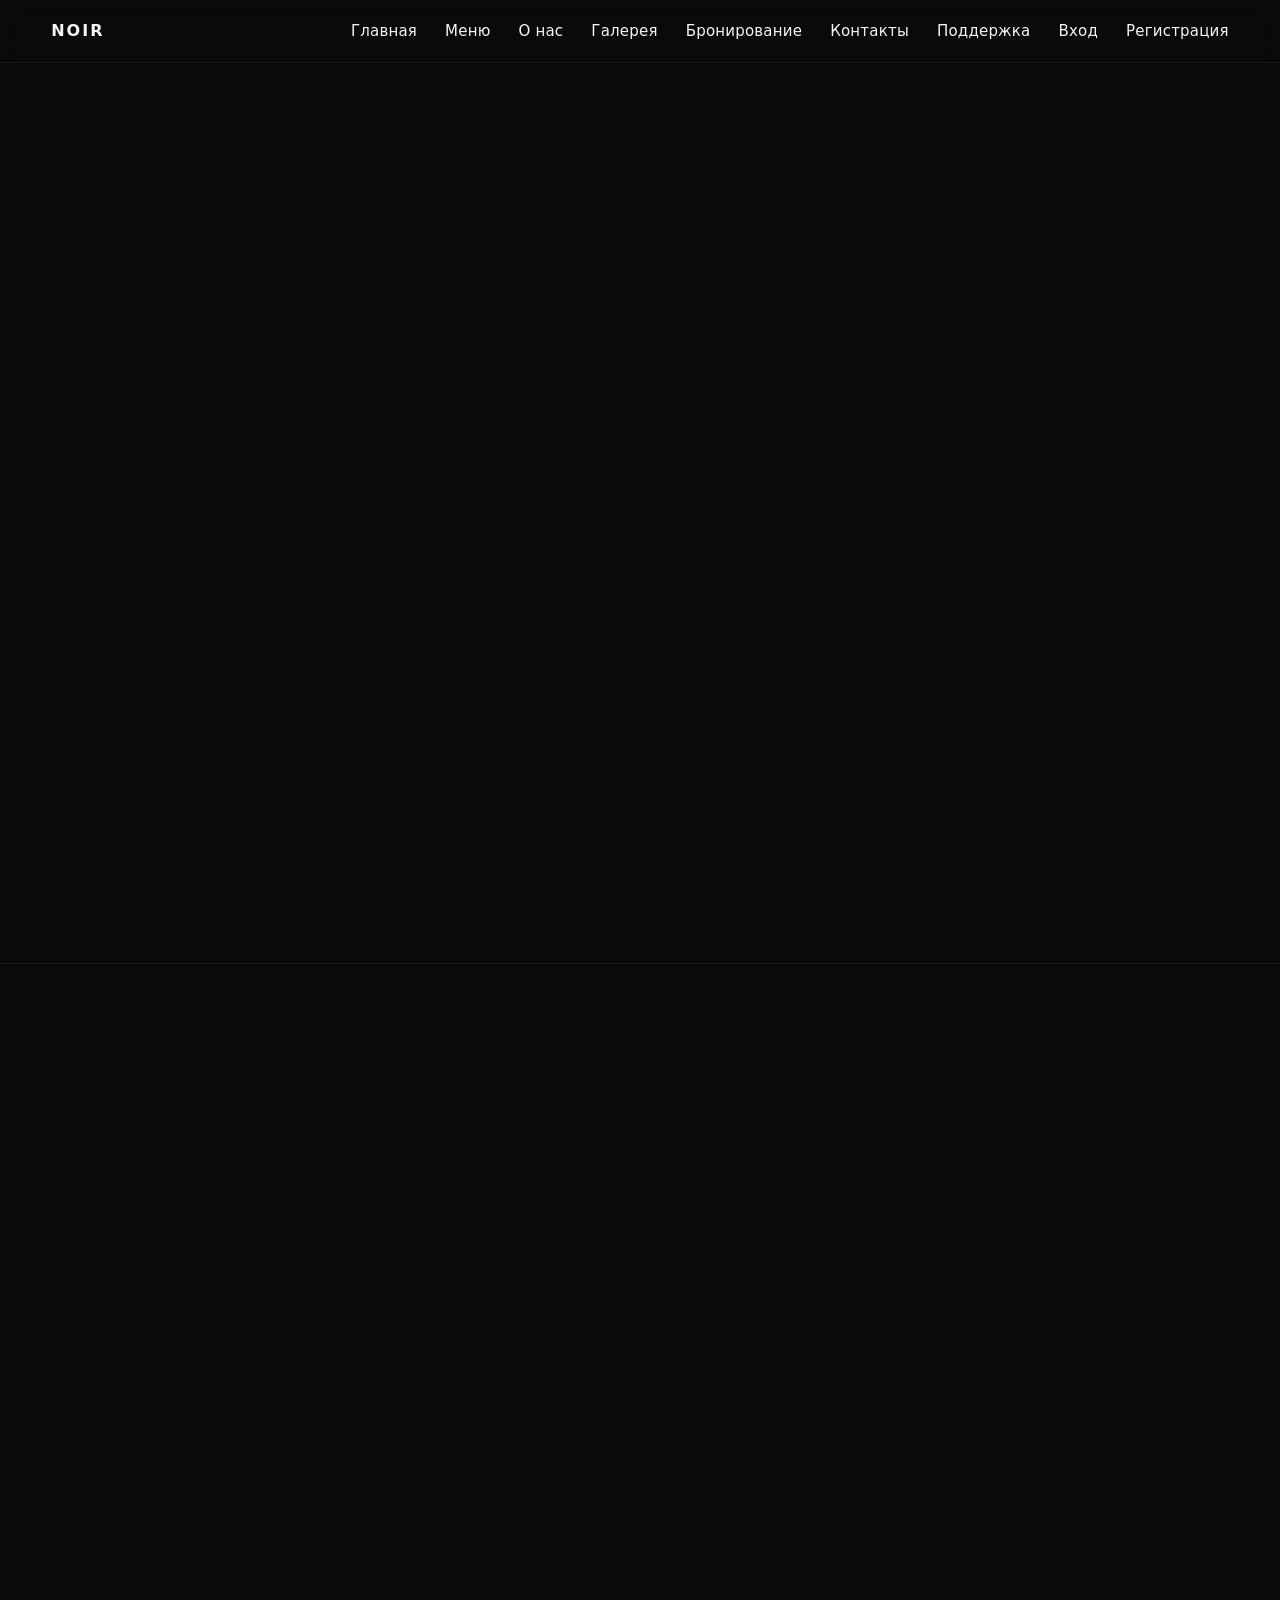
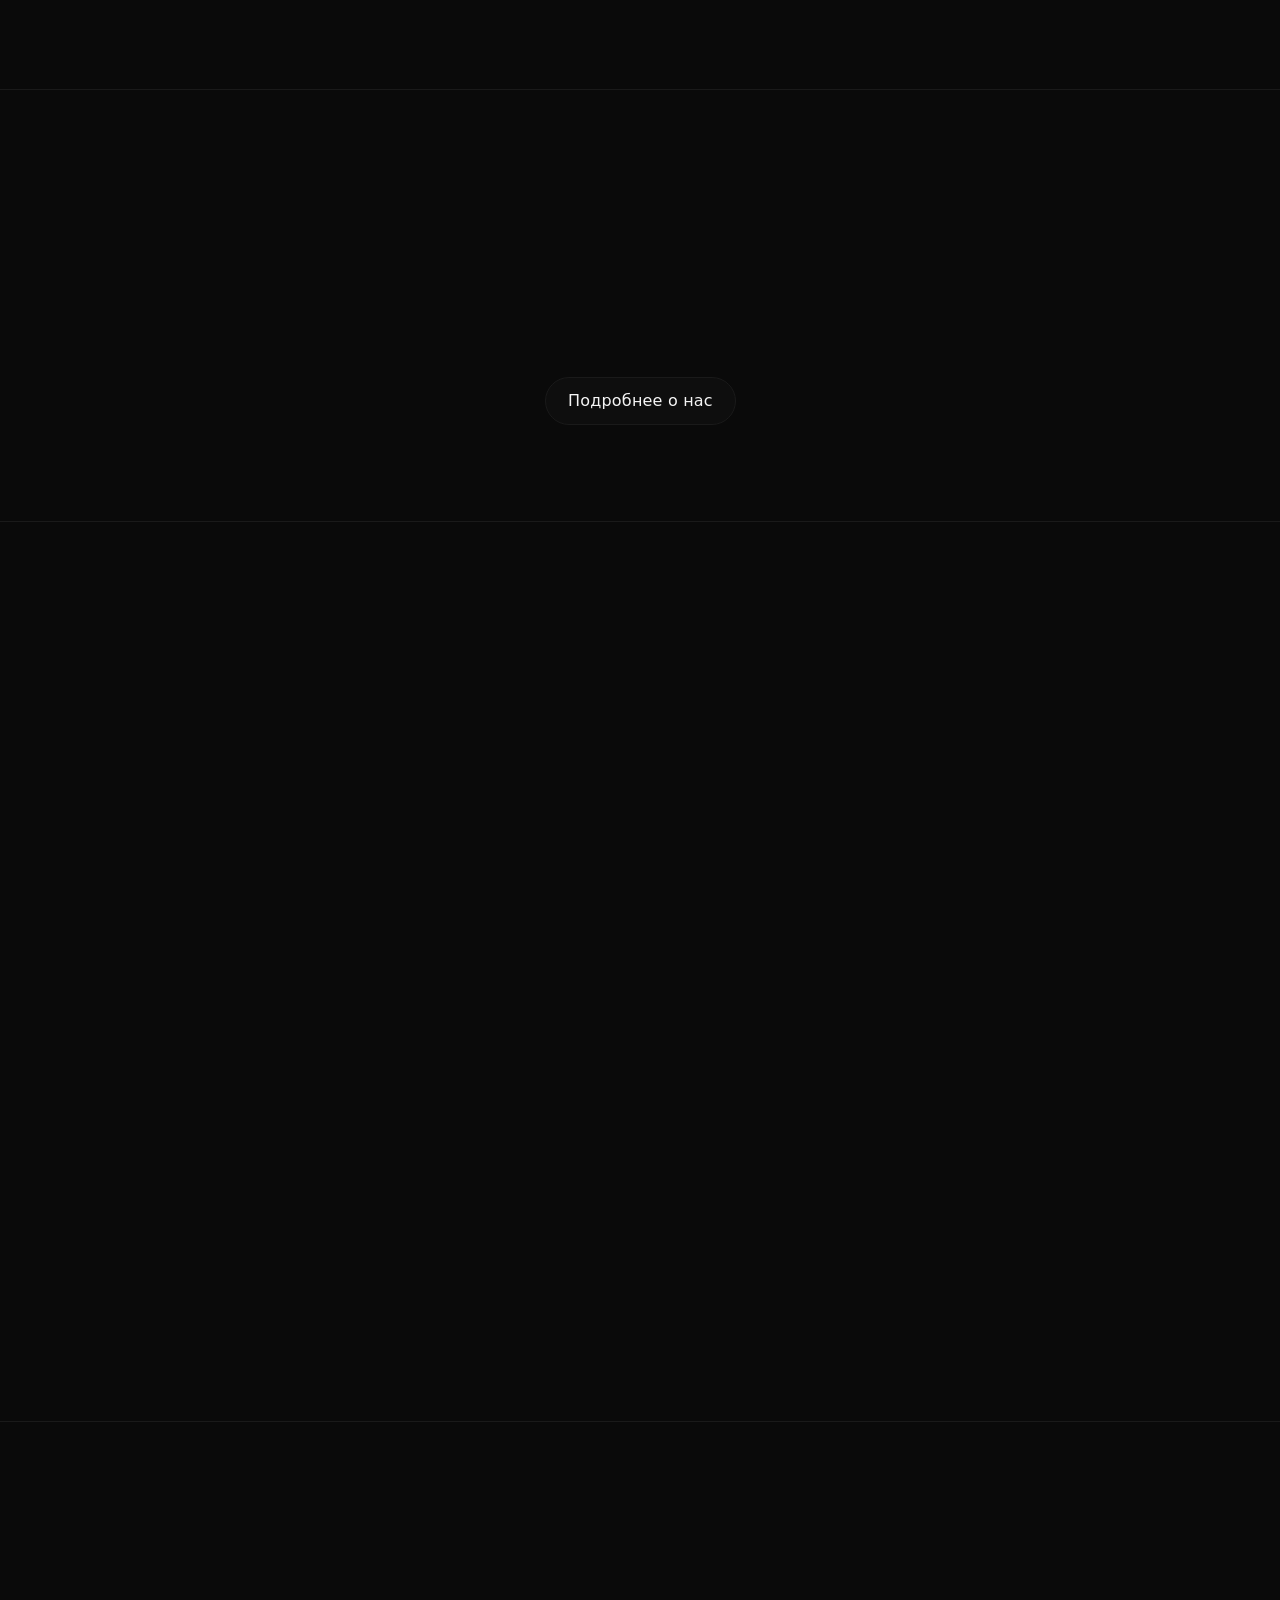
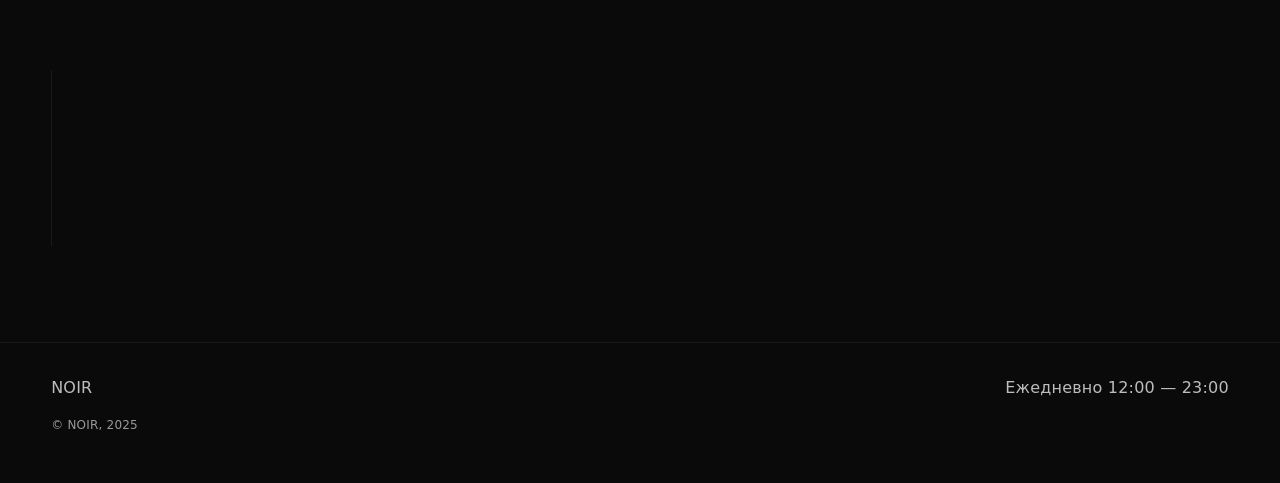
==== commit 877a7242: "Add support page with request form and database integration Co-authored-by: ilarion200072 <ilarion20" ====
--- a/index.html
+++ b/index.html
@@ -18,6 +18,7 @@
         <a class="nav__link" href="pages/gallery.html">Галерея</a>
         <a class="nav__link" href="pages/reservations.html">Бронирование</a>
         <a class="nav__link" href="pages/contact.html">Контакты</a>
+        <a class="nav__link" href="pages/support.html">Поддержка</a>
         <a class="nav__link" href="pages/login.php">Вход</a>
         <a class="nav__link" href="pages/register.php">Регистрация</a>
       </nav>
--- a/css/main.css
+++ b/css/main.css
@@ -0,0 +1,319 @@
+/* Root variables and base reset */
+:root {
+  --bg: #0a0a0a;
+  --fg: #f5f5f5;
+  --muted: #bdbdbd;
+  --line: #1a1a1a;
+  --accent: #ffffff;
+}
+
+* {
+  box-sizing: border-box;
+}
+
+html, body {
+  padding: 0;
+  margin: 0;
+  background: var(--bg);
+  color: var(--fg);
+  font-family: system-ui, -apple-system, Segoe UI, Roboto, Helvetica, Arial, "Apple Color Emoji", "Segoe UI Emoji";
+  line-height: 1.6;
+  letter-spacing: 0.2px;
+}
+
+img, picture, video, canvas {
+  display: block;
+  max-width: 100%;
+}
+
+a {
+  color: inherit;
+  text-decoration: none;
+}
+
+.container {
+  width: min(1200px, 92%);
+  margin: 0 auto;
+}
+
+/* Header */
+.header {
+  position: fixed;
+  top: 0;
+  left: 0;
+  right: 0;
+  z-index: 1000;
+  backdrop-filter: blur(10px);
+  background: color-mix(in srgb, var(--bg) 70%, transparent);
+  border-bottom: 1px solid var(--line);
+}
+.header.scrolled {
+  background: color-mix(in srgb, var(--bg) 92%, black 8%);
+}
+
+.nav {
+  display: flex;
+  align-items: center;
+  justify-content: space-between;
+  padding: 18px 0;
+}
+.nav__logo {
+  font-weight: 700;
+  letter-spacing: 2px;
+  text-transform: uppercase;
+}
+.nav__links {
+  display: flex;
+  gap: 28px;
+}
+.nav__link {
+  position: relative;
+  font-size: 15px;
+}
+.nav__link::after {
+  content: "";
+  position: absolute;
+  left: 0;
+  bottom: -6px;
+  width: 100%;
+  height: 1px;
+  background: var(--fg);
+  transform: scaleX(0);
+  transform-origin: left;
+  transition: transform 320ms ease;
+}
+.nav__link:hover::after, .nav__link:focus-visible::after {
+  transform: scaleX(1);
+}
+
+/* Hero */
+.hero {
+  position: relative;
+  min-height: 100vh;
+  display: grid;
+  place-items: center;
+  overflow: hidden;
+}
+.hero__canvas {
+  position: absolute;
+  inset: 0;
+  width: 100%;
+  height: 100%;
+}
+.hero__overlay {
+  position: relative;
+  z-index: 2;
+  text-align: center;
+  padding: 120px 0 40px;
+}
+.hero__kicker {
+  text-transform: uppercase;
+  letter-spacing: 6px;
+  color: var(--muted);
+  font-size: 12px;
+}
+.hero__title {
+  margin: 14px 0 18px;
+  font-size: clamp(36px, 8vw, 86px);
+  font-weight: 800;
+  line-height: 1.05;
+}
+.hero__subtitle {
+  color: #dcdcdc;
+  font-size: clamp(14px, 2.5vw, 18px);
+}
+.hero__ctas {
+  margin-top: 28px;
+  display: flex;
+  gap: 14px;
+  justify-content: center;
+}
+
+/* Buttons */
+.btn {
+  --size: 48px;
+  display: inline-grid;
+  place-items: center;
+  height: var(--size);
+  padding: 0 22px;
+  border-radius: 999px;
+  border: 1px solid var(--line);
+  background: #0e0e0e;
+  color: var(--fg);
+  transition: transform 180ms ease, background 220ms ease, border-color 220ms ease;
+  will-change: transform;
+}
+.btn:hover { background: #151515; border-color: #2a2a2a; }
+.btn:active { transform: scale(0.98); }
+.btn--primary { background: var(--fg); color: var(--bg); border-color: var(--fg); }
+.btn--ghost { background: transparent; }
+
+/* Sections */
+.section {
+  padding: 96px 0;
+  border-top: 1px solid var(--line);
+}
+.section__head {
+  display: flex;
+  align-items: end;
+  justify-content: space-between;
+  margin-bottom: 36px;
+}
+.section__title {
+  font-size: clamp(24px, 5vw, 42px);
+  line-height: 1.1;
+}
+.section__desc {
+  color: var(--muted);
+  max-width: 720px;
+}
+
+.grid {
+  display: grid;
+  grid-template-columns: repeat(12, 1fr);
+  gap: 18px;
+}
+.card {
+  grid-column: span 4;
+  border: 1px solid var(--line);
+  padding: 18px;
+  border-radius: 12px;
+  background: #0e0e0e;
+  transition: transform 220ms ease, box-shadow 220ms ease;
+}
+.card:hover {
+  transform: translateY(-3px);
+  box-shadow: 0 10px 30px rgba(0,0,0,0.35);
+}
+.card__media {
+  aspect-ratio: 16/10;
+  border-radius: 8px;
+  overflow: hidden;
+  border: 1px solid var(--line);
+  margin-bottom: 12px;
+  filter: grayscale(100%) contrast(120%);
+}
+.card__media img { width: 100%; height: 100%; object-fit: cover; }
+.card__title { font-weight: 700; margin-bottom: 6px; }
+.card__text { color: var(--muted); font-size: 14px; }
+
+/* Footer */
+.footer {
+  border-top: 1px solid var(--line);
+  padding: 32px 0 48px;
+  color: var(--muted);
+}
+.footer__top { display: flex; justify-content: space-between; align-items: center; margin-bottom: 16px; }
+.footer__bottom { font-size: 12px; opacity: 0.8; }
+
+/* Reveal animations */
+.reveal { opacity: 0; transform: translateY(18px); transition: opacity 600ms ease, transform 700ms cubic-bezier(.2,.7,.2,1); }
+.reveal.is-visible { opacity: 1; transform: translateY(0); }
+
+/* Utility */
+.magnetic { position: relative; }
+.muted { color: var(--muted); }
+.center { text-align: center; }
+
+/* Menu page */
+.menu-section { border-top: 1px solid var(--line); padding: 48px 0; }
+.menu-grid { display: grid; grid-template-columns: repeat(2, minmax(0, 1fr)); gap: 28px; }
+.menu-item { display: flex; justify-content: space-between; gap: 16px; border-bottom: 1px dashed #222; padding: 14px 0; }
+.menu-item__name { font-weight: 600; }
+.menu-item__desc { color: var(--muted); font-size: 14px; }
+.menu-item__price { color: var(--fg); }
+
+/* Gallery */
+.gallery-grid { display: grid; grid-template-columns: repeat(3, 1fr); gap: 12px; }
+.gallery-grid img { width: 100%; height: 100%; object-fit: cover; filter: grayscale(100%) contrast(110%); transition: transform 300ms ease, filter 300ms ease; }
+.gallery-grid a { display: block; border: 1px solid var(--line); overflow: hidden; border-radius: 10px; }
+.gallery-grid a:hover img { transform: scale(1.04); filter: grayscale(0%) contrast(100%); }
+
+/* Contact */
+.contact-grid { display: grid; grid-template-columns: repeat(12, 1fr); gap: 18px; }
+.contact-card { grid-column: span 6; border: 1px solid var(--line); border-radius: 12px; padding: 20px; background: #0e0e0e; }
+
+/* Reservations form */
+.form { display: grid; gap: 14px; }
+.input {
+  width: 100%;
+  background: #0f0f0f;
+  color: var(--fg);
+  border: 1px solid var(--line);
+  border-radius: 10px;
+  padding: 14px 12px;
+}
+.input:focus { outline: none; border-color: #2a2a2a; }
+.input-row { display: grid; grid-template-columns: repeat(3, 1fr); gap: 12px; }
+
+/* Responsive */
+@media (max-width: 980px) {
+  .grid .card { grid-column: span 6; }
+  .menu-grid { grid-template-columns: 1fr; }
+  .gallery-grid { grid-template-columns: repeat(2, 1fr); }
+  .contact-card { grid-column: span 12; }
+}
+@media (max-width: 640px) {
+  .nav__links { gap: 16px; }
+  .hero__ctas { flex-direction: column; }
+  .gallery-grid { grid-template-columns: 1fr; }
+  .input-row { grid-template-columns: 1fr; }
+}
+
+/* Page min-height helpers */
+main { min-height: 100vh; }
+.full-section { min-height: 100vh; display: flex; align-items: center; }
+
+/* Testimonials */
+.quotes { display: grid; gap: 18px; grid-template-columns: repeat(3, 1fr); }
+.quote { border: 1px solid var(--line); border-radius: 12px; padding: 18px; background: #0e0e0e; }
+.quote__text { font-size: 16px; }
+.quote__who { margin-top: 12px; color: var(--muted); font-size: 14px; }
+
+/* Timeline */
+.timeline { border-left: 1px solid var(--line); padding-left: 18px; display: grid; gap: 16px; }
+.timeline__item { position: relative; }
+.timeline__item::before { content: ""; position: absolute; left: -9px; top: 4px; width: 9px; height: 9px; border-radius: 50%; background: #fff; box-shadow: 0 0 0 4px #0e0e0e, 0 0 0 5px #1a1a1a; }
+.timeline__title { font-weight: 700; }
+.timeline__desc { color: var(--muted); font-size: 14px; }
+
+@media (max-width: 980px) {
+  .quotes { grid-template-columns: 1fr; }
+}
+
+/* Subtle grain background */
+body::before { content:""; position: fixed; inset: 0; pointer-events: none; background-image: radial-gradient(rgba(255,255,255,0.02) 1px, transparent 1px); background-size: 3px 3px; opacity: .25; z-index: 0; }
+.header, main, .footer { position: relative; z-index: 1; }
+
+/* Fancy separators */
+.divider { height: 1px; width: 100%; background: linear-gradient(90deg, transparent, #1f1f1f, transparent); margin: 24px 0; }
+
+/* Reveal variants */
+.reveal { opacity: 0; transform: translateY(18px); filter: blur(0px); transition: opacity 700ms ease, transform 800ms cubic-bezier(.2,.7,.2,1), filter 800ms ease; }
+.reveal.is-visible { opacity: 1; transform: translateY(0); }
+.reveal-left { transform: translateX(-18px); }
+.reveal-right { transform: translateX(18px); }
+.reveal-scale { transform: scale(0.98); }
+.reveal-blur { filter: blur(6px); }
+.reveal-left.is-visible, .reveal-right.is-visible, .reveal-scale.is-visible, .reveal-blur.is-visible { transform: none; filter: none; }
+
+/* Parallax helpers */
+.parallax { will-change: transform; }
+
+/* Shine effect */
+.btn, .card { position: relative; overflow: hidden; }
+.btn::after, .card::after { content:""; position: absolute; top: -150%; left: -50%; width: 40%; height: 400%; background: linear-gradient(120deg, rgba(255,255,255,0) 0%, rgba(255,255,255,.08) 50%, rgba(255,255,255,0) 100%); transform: rotate(25deg) translateX(-150%); transition: transform .7s ease; }
+.btn:hover::after, .card:hover::after { transform: rotate(25deg) translateX(350%); }
+
+/* Ripple container */
+.btn { isolation: isolate; }
+.ripple { position: absolute; border-radius: 50%; transform: scale(0); animation: ripple .6s ease-out forwards; background: rgba(255,255,255,.15); pointer-events: none; }
+@keyframes ripple { to { transform: scale(12); opacity: 0; } }
+
+/* Floating animation for hero CTA */
+@keyframes float { 0% { transform: translateY(0); } 50% { transform: translateY(-4px); } 100% { transform: translateY(0); } }
+.hero__ctas .btn { animation: float 5s ease-in-out infinite; }
+
+/* Card subtle lift */
+.card { transition: transform 240ms ease, box-shadow 240ms ease, background 240ms ease; }
+.card:hover { transform: translateY(-6px); box-shadow: 0 16px 40px rgba(0,0,0,.45); background: #121212; }
